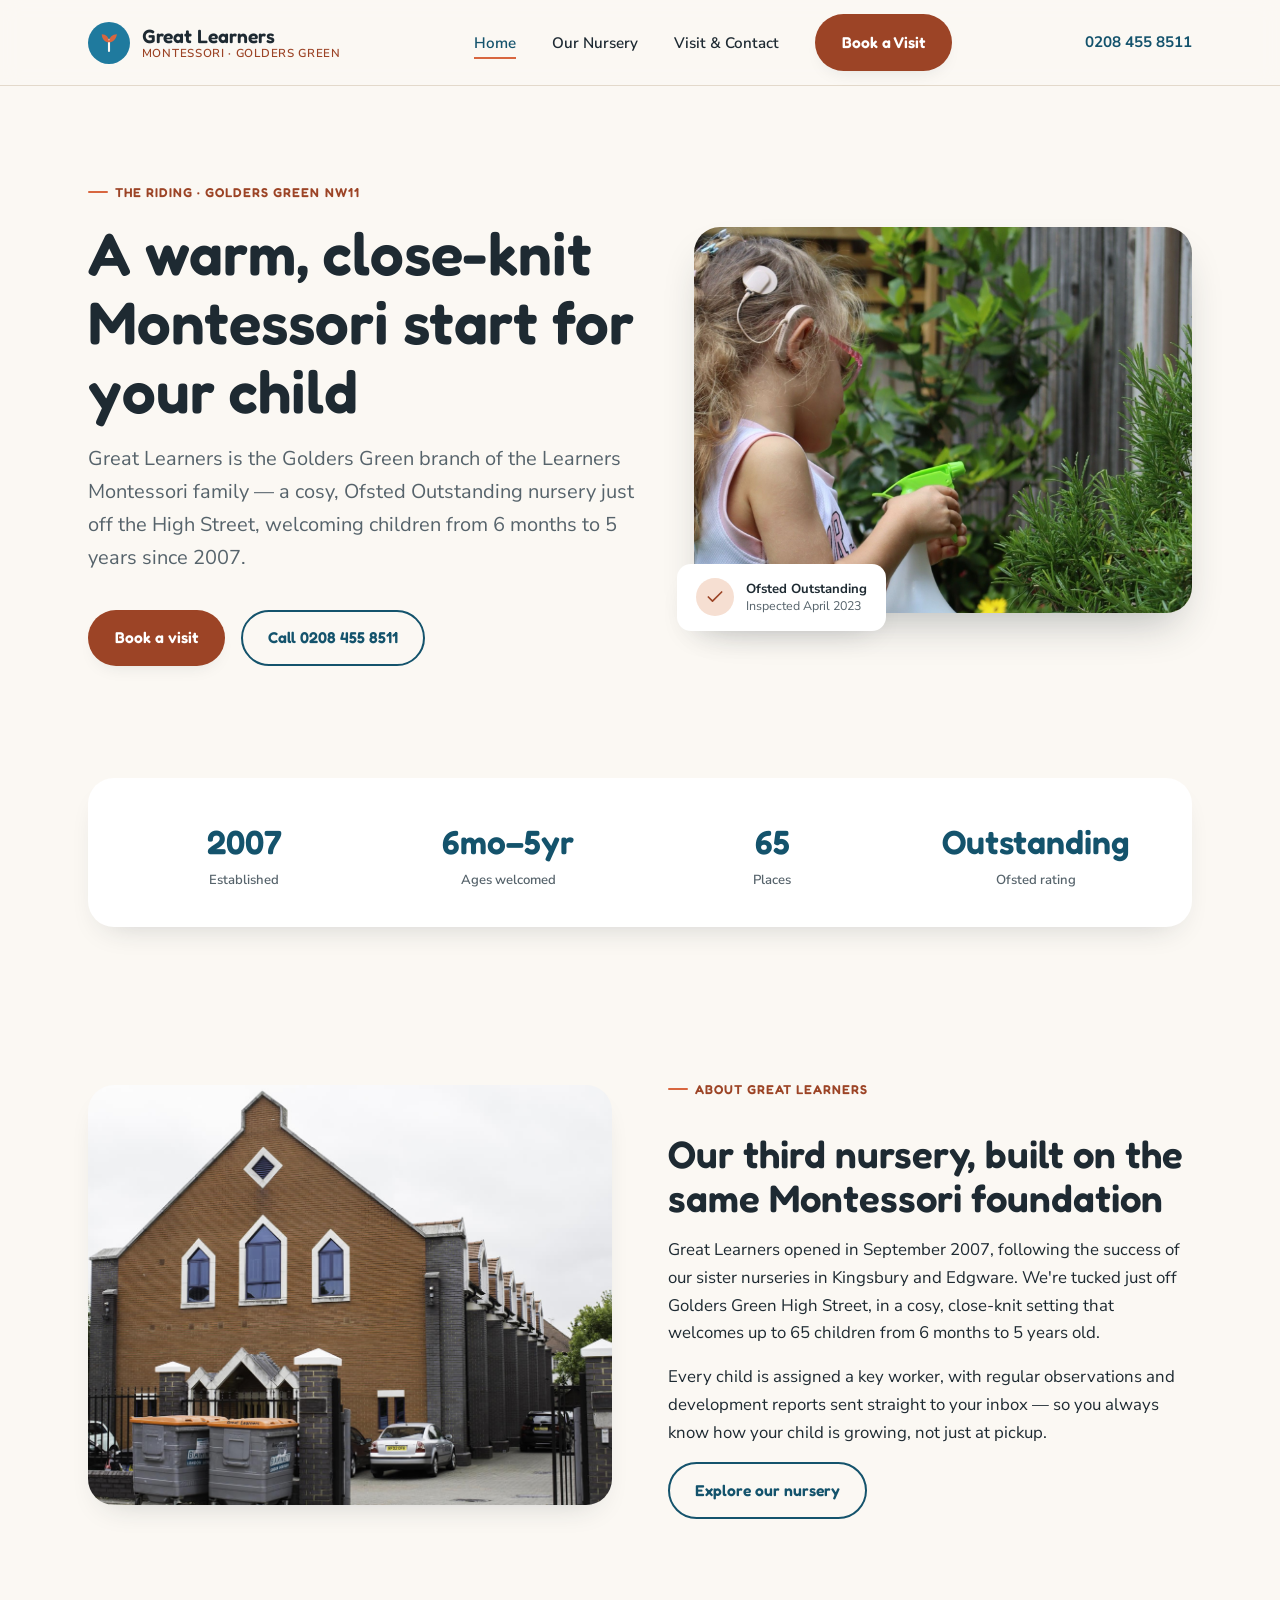
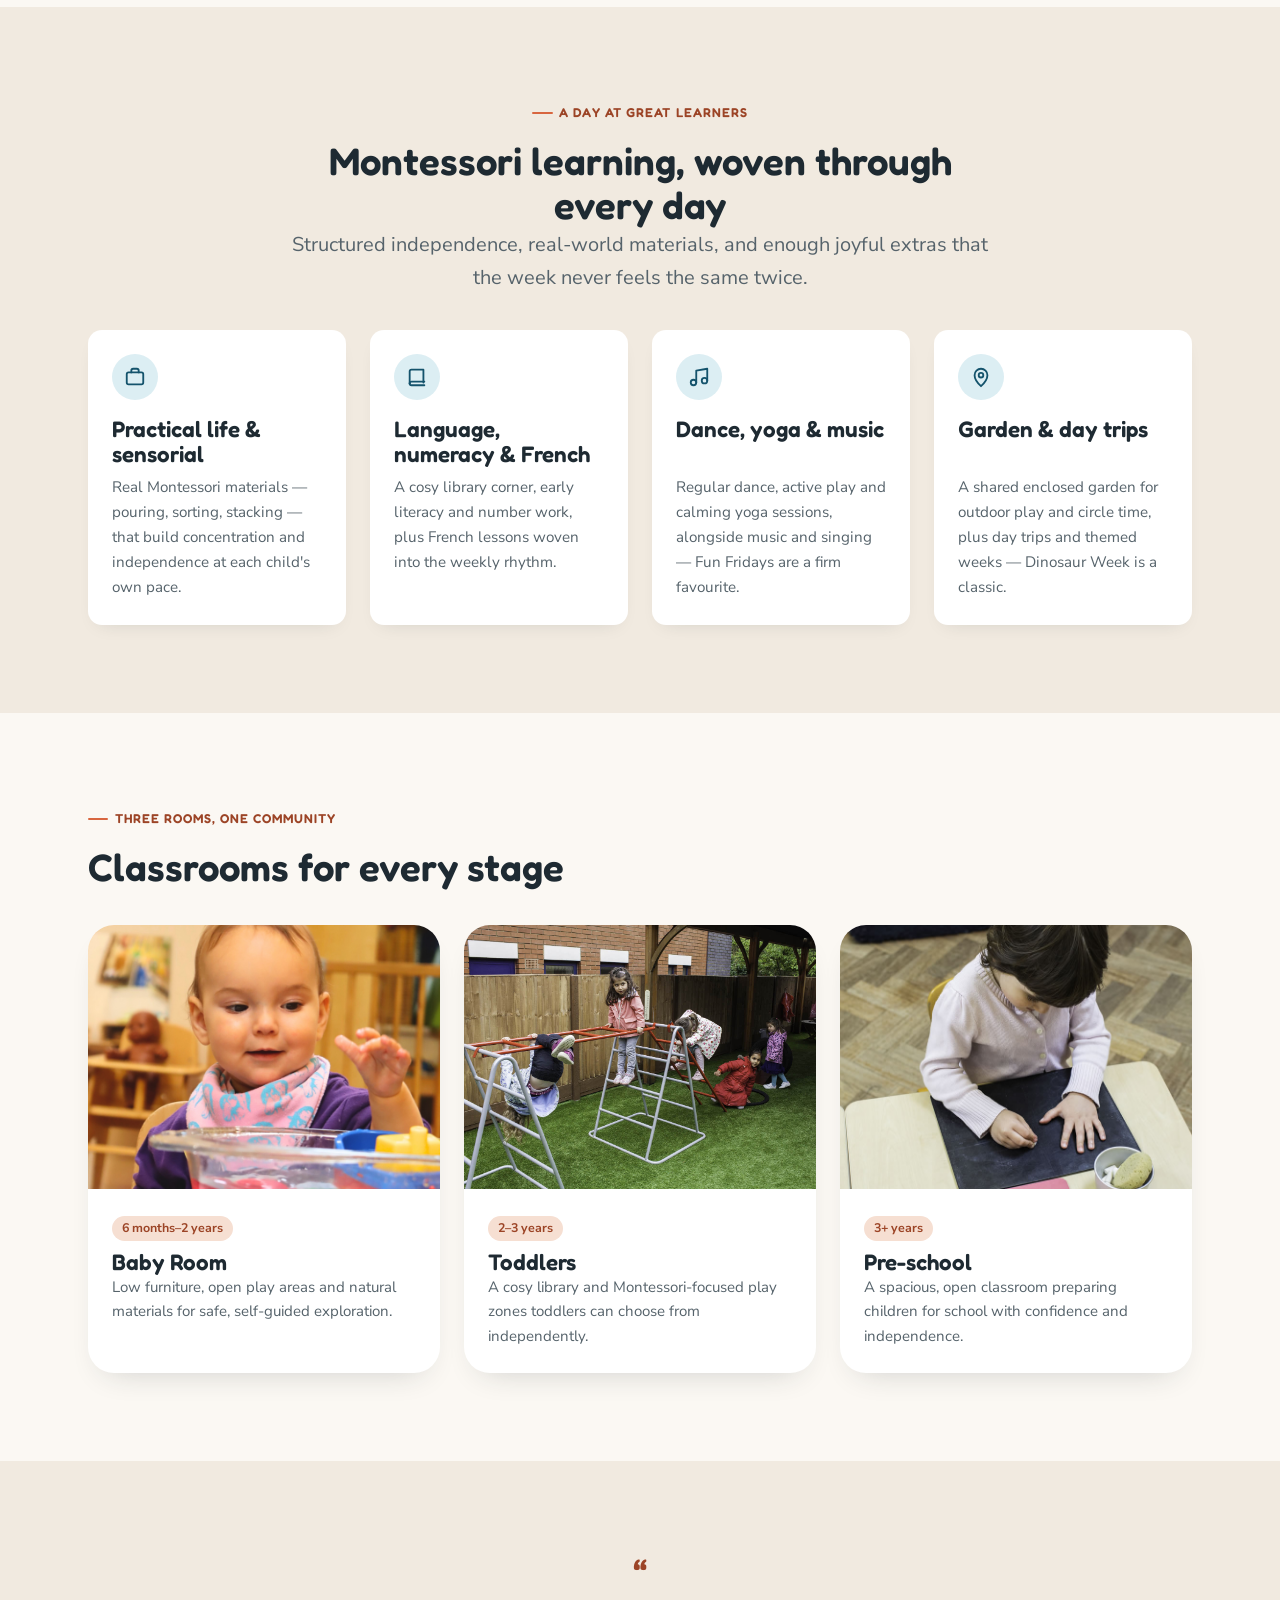
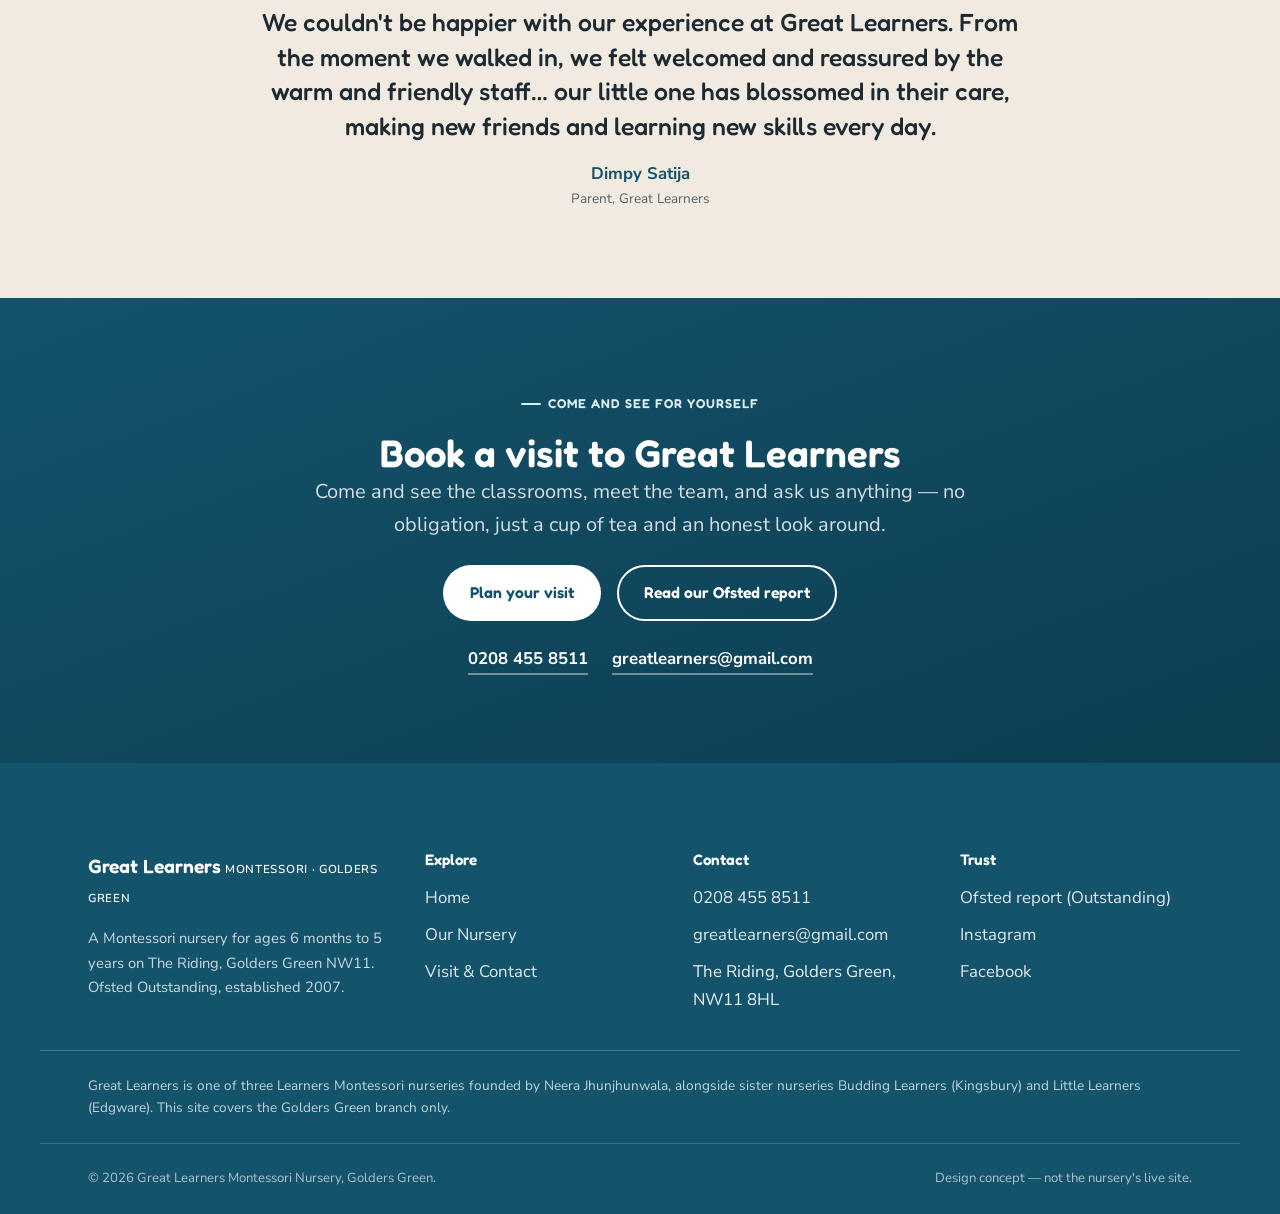
==== index.html @ 8410f06a "Build Great Learners Montessori Nursery demo site (Golders Green NW11) Three-page static redesign co" ====
<!doctype html>
<html lang="en" class="no-js">
<head>
<meta charset="utf-8">
<meta name="viewport" content="width=device-width, initial-scale=1">
<title>Great Learners Montessori Nursery | Golders Green NW11 · Ofsted Outstanding</title>
<meta name="description" content="Montessori nursery for ages 6 months to 5 years on The Riding, Golders Green NW11. Ofsted Outstanding, established 2007. Book a visit today.">
<link rel="icon" href="assets/img/favicon.svg" type="image/svg+xml">
<link rel="preconnect" href="https://fonts.googleapis.com">
<link rel="preconnect" href="https://fonts.gstatic.com" crossorigin>
<link href="https://fonts.googleapis.com/css2?family=Fredoka:wght@500;600;700&family=Nunito+Sans:ital,wght@0,400;0,600;0,700;1,400&display=swap" rel="stylesheet">
<link rel="stylesheet" href="assets/css/tokens.css">
<link rel="stylesheet" href="assets/css/main.css">
</head>
<body>
<a class="skip-link" href="#main">Skip to content</a>

<header class="site-header">
  <div class="container">
    <a class="brand" href="index.html">
      <img class="brand__mark" src="assets/img/favicon.svg" alt="" width="42" height="42">
      <span class="brand__text">
        <span class="brand__name">Great Learners</span>
        <span class="brand__tag">Montessori · Golders Green</span>
      </span>
    </a>
    <nav aria-label="Primary">
      <ul class="nav__menu" id="primary-menu">
        <li><a href="index.html" aria-current="page">Home</a></li>
        <li><a href="our-nursery.html">Our Nursery</a></li>
        <li><a href="contact.html">Visit &amp; Contact</a></li>
        <li><a class="btn btn--primary" href="contact.html">Book a Visit</a></li>
      </ul>
    </nav>
    <div class="nav__extra">
      <a class="nav__phone" href="tel:+442084558511">0208 455 8511</a>
    </div>
    <button class="nav__toggle" aria-expanded="false" aria-controls="primary-menu" aria-label="Toggle menu">
      <span class="nav__toggle-bar"></span>
    </button>
  </div>
</header>

<main id="main">

  <section class="hero">
    <div class="container">
      <div class="hero__content">
        <p class="eyebrow">The Riding · Golders Green NW11</p>
        <h1>A warm, close-knit Montessori start for your child</h1>
        <p class="hero__lead lead">Great Learners is the Golders Green branch of the Learners Montessori family — a cosy, Ofsted Outstanding nursery just off the High Street, welcoming children from 6 months to 5 years since 2007.</p>
        <div class="btn-row">
          <span class="magnetic-wrap">
            <a class="btn btn--primary btn--magnetic" href="contact.html">Book a visit</a>
          </span>
          <a class="btn btn--ghost" href="tel:+442084558511">Call 0208 455 8511</a>
        </div>
      </div>
      <div class="hero__media" data-reveal>
        <div class="hero__media-frame">
          <img src="assets/img/hero-garden-watering.jpg" alt="A Great Learners child watering herbs in the nursery's shared garden" width="1800" height="1200">
        </div>
        <div class="hero__badge">
          <span class="hero__badge-icon" aria-hidden="true">
            <svg width="20" height="20" viewBox="0 0 24 24" fill="none" stroke="currentColor" stroke-width="2" stroke-linecap="round" stroke-linejoin="round"><path d="M20 6 9 17l-5-5"/></svg>
          </span>
          <span class="hero__badge-text">Ofsted Outstanding<span>Inspected April 2023</span></span>
        </div>
      </div>
    </div>
  </section>

  <section class="section--tight">
    <div class="container">
      <div class="stat-strip tabular" data-reveal>
        <div class="stat-item">
          <div class="stat-item__num">2007</div>
          <div class="stat-item__label">Established</div>
        </div>
        <div class="stat-item">
          <div class="stat-item__num">6mo&ndash;5yr</div>
          <div class="stat-item__label">Ages welcomed</div>
        </div>
        <div class="stat-item">
          <div class="stat-item__num">65</div>
          <div class="stat-item__label">Places</div>
        </div>
        <div class="stat-item">
          <div class="stat-item__num">Outstanding</div>
          <div class="stat-item__label">Ofsted rating</div>
        </div>
      </div>
    </div>
  </section>

  <section class="section">
    <div class="container split" data-reveal>
      <div class="split__media">
        <div class="frame">
          <img src="assets/img/exterior-building.jpg" alt="The Great Learners Montessori building on The Riding, Golders Green" width="1300" height="867">
        </div>
      </div>
      <div class="split__text">
        <p class="eyebrow">About Great Learners</p>
        <h2>Our third nursery, built on the same Montessori foundation</h2>
        <p>Great Learners opened in September 2007, following the success of our sister nurseries in Kingsbury and Edgware. We're tucked just off Golders Green High Street, in a cosy, close-knit setting that welcomes up to 65 children from 6 months to 5 years old.</p>
        <p>Every child is assigned a key worker, with regular observations and development reports sent straight to your inbox — so you always know how your child is growing, not just at pickup.</p>
        <a class="btn btn--ghost" href="our-nursery.html">Explore our nursery</a>
      </div>
    </div>
  </section>

  <section class="section section--dim">
    <div class="container">
      <div class="section-head section-head--center" data-reveal>
        <p class="eyebrow">A day at Great Learners</p>
        <h2>Montessori learning, woven through every day</h2>
        <p class="lead" style="margin-inline:auto;">Structured independence, real-world materials, and enough joyful extras that the week never feels the same twice.</p>
      </div>
      <div class="feature-grid" data-reveal>
        <div class="feature-card">
          <span class="feature-card__icon" aria-hidden="true">
            <svg width="22" height="22" viewBox="0 0 24 24" fill="none" stroke="currentColor" stroke-width="2" stroke-linecap="round" stroke-linejoin="round"><rect x="3" y="7" width="18" height="13" rx="2"/><path d="M8 7V5a2 2 0 0 1 2-2h4a2 2 0 0 1 2 2v2"/></svg>
          </span>
          <h3>Practical life &amp; sensorial</h3>
          <p>Real Montessori materials — pouring, sorting, stacking — that build concentration and independence at each child's own pace.</p>
        </div>
        <div class="feature-card">
          <span class="feature-card__icon" aria-hidden="true">
            <svg width="22" height="22" viewBox="0 0 24 24" fill="none" stroke="currentColor" stroke-width="2" stroke-linecap="round" stroke-linejoin="round"><path d="M4 19V6a2 2 0 0 1 2-2h13v14"/><path d="M4 19a2 2 0 0 0 2 2h14"/><path d="M4 19a2 2 0 0 1 2-2h14"/></svg>
          </span>
          <h3>Language, numeracy &amp; French</h3>
          <p>A cosy library corner, early literacy and number work, plus French lessons woven into the weekly rhythm.</p>
        </div>
        <div class="feature-card">
          <span class="feature-card__icon" aria-hidden="true">
            <svg width="22" height="22" viewBox="0 0 24 24" fill="none" stroke="currentColor" stroke-width="2" stroke-linecap="round" stroke-linejoin="round"><path d="M9 18V5l12-2v13"/><circle cx="6" cy="18" r="3"/><circle cx="18" cy="16" r="3"/></svg>
          </span>
          <h3>Dance, yoga &amp; music</h3>
          <p>Regular dance, active play and calming yoga sessions, alongside music and singing — Fun Fridays are a firm favourite.</p>
        </div>
        <div class="feature-card">
          <span class="feature-card__icon" aria-hidden="true">
            <svg width="22" height="22" viewBox="0 0 24 24" fill="none" stroke="currentColor" stroke-width="2" stroke-linecap="round" stroke-linejoin="round"><path d="M12 22s7-6.5 7-12a7 7 0 1 0-14 0c0 5.5 7 12 7 12Z"/><circle cx="12" cy="10" r="2.5"/></svg>
          </span>
          <h3>Garden &amp; day trips</h3>
          <p>A shared enclosed garden for outdoor play and circle time, plus day trips and themed weeks — Dinosaur Week is a classic.</p>
        </div>
      </div>
    </div>
  </section>

  <section class="section">
    <div class="container">
      <div class="section-head" data-reveal>
        <p class="eyebrow">Three rooms, one community</p>
        <h2>Classrooms for every stage</h2>
      </div>
      <div class="card-grid" data-reveal>
        <a class="classroom-card classroom-card__hover-target" href="our-nursery.html#baby-room">
          <div class="classroom-card__media">
            <img src="assets/img/baby-room-sensory-water.jpg" alt="A baby exploring a sensory water tray in the Baby Room" width="1800" height="1200">
          </div>
          <div class="classroom-card__body">
            <span class="classroom-card__age tabular">6 months&ndash;2 years</span>
            <h3>Baby Room</h3>
            <p>Low furniture, open play areas and natural materials for safe, self-guided exploration.</p>
          </div>
        </a>
        <a class="classroom-card classroom-card__hover-target" href="our-nursery.html#toddlers">
          <div class="classroom-card__media">
            <img src="assets/img/garden-climbing-frame.jpg" alt="Toddlers playing on the climbing frame in the nursery garden" width="1300" height="867">
          </div>
          <div class="classroom-card__body">
            <span class="classroom-card__age tabular">2&ndash;3 years</span>
            <h3>Toddlers</h3>
            <p>A cosy library and Montessori-focused play zones toddlers can choose from independently.</p>
          </div>
        </a>
        <a class="classroom-card classroom-card__hover-target" href="our-nursery.html#preschool">
          <div class="classroom-card__media">
            <img src="assets/img/writing-letter-s.jpg" alt="A pre-schooler tracing letters at Great Learners" width="733" height="1100">
          </div>
          <div class="classroom-card__body">
            <span class="classroom-card__age tabular">3+ years</span>
            <h3>Pre-school</h3>
            <p>A spacious, open classroom preparing children for school with confidence and independence.</p>
          </div>
        </a>
      </div>
    </div>
  </section>

  <section class="section section--dim">
    <div class="container">
      <div class="quote" data-reveal>
        <p class="quote__mark" aria-hidden="true">&ldquo;</p>
        <p class="quote__text">We couldn't be happier with our experience at Great Learners. From the moment we walked in, we felt welcomed and reassured by the warm and friendly staff&hellip; our little one has blossomed in their care, making new friends and learning new skills every day.</p>
        <p class="quote__cite">Dimpy Satija<span>Parent, Great Learners</span></p>
      </div>
    </div>
  </section>

  <section class="section section--dark cta-band">
    <div class="container" data-reveal>
      <p class="eyebrow">Come and see for yourself</p>
      <h2>Book a visit to Great Learners</h2>
      <p class="lead" style="margin-inline:auto;">Come and see the classrooms, meet the team, and ask us anything — no obligation, just a cup of tea and an honest look around.</p>
      <div class="btn-row" style="justify-content:center; margin-top: var(--space-3);">
        <a class="btn btn--light" href="contact.html">Plan your visit</a>
        <a class="btn btn--ghost" href="https://reports.ofsted.gov.uk/provider/16/EY360232" target="_blank" rel="noopener">Read our Ofsted report</a>
      </div>
      <div class="cta-band__contacts">
        <a href="tel:+442084558511">0208 455 8511</a>
        <a href="mailto:greatlearners@gmail.com">greatlearners@gmail.com</a>
      </div>
    </div>
  </section>

</main>

<footer class="site-footer">
  <div class="container footer-grid">
    <div class="footer-brand">
      <span class="brand__name">Great Learners</span>
      <span class="brand__tag">Montessori · Golders Green</span>
      <p>A Montessori nursery for ages 6 months to 5 years on The Riding, Golders Green NW11. Ofsted Outstanding, established 2007.</p>
    </div>
    <div>
      <h4>Explore</h4>
      <ul>
        <li><a href="index.html">Home</a></li>
        <li><a href="our-nursery.html">Our Nursery</a></li>
        <li><a href="contact.html">Visit &amp; Contact</a></li>
      </ul>
    </div>
    <div>
      <h4>Contact</h4>
      <ul>
        <li><a href="tel:+442084558511">0208 455 8511</a></li>
        <li><a href="mailto:greatlearners@gmail.com">greatlearners@gmail.com</a></li>
        <li>The Riding, Golders Green, NW11 8HL</li>
      </ul>
    </div>
    <div>
      <h4>Trust</h4>
      <ul>
        <li><a href="https://reports.ofsted.gov.uk/provider/16/EY360232" target="_blank" rel="noopener">Ofsted report (Outstanding)</a></li>
        <li><a href="https://www.instagram.com/greatlearners/" target="_blank" rel="noopener">Instagram</a></li>
        <li><a href="https://www.facebook.com/greatlearnersmontessori/" target="_blank" rel="noopener">Facebook</a></li>
      </ul>
    </div>
  </div>
  <div class="container footer-family">
    Great Learners is one of three Learners Montessori nurseries founded by Neera Jhunjhunwala, alongside sister nurseries Budding Learners (Kingsbury) and Little Learners (Edgware). This site covers the Golders Green branch only.
  </div>
  <div class="container footer-bottom">
    <span>&copy; <span id="year">2026</span> Great Learners Montessori Nursery, Golders Green.</span>
    <span>Design concept — not the nursery's live site.</span>
  </div>
</footer>

<script src="assets/js/main.js" defer></script>
<script>document.getElementById('year').textContent = new Date().getFullYear();</script>
</body>
</html>
---- assets/css/tokens.css ----
/* ==========================================================================
   Design tokens — Great Learners Montessori Nursery, Golders Green NW11
   (one branch of the Learners Montessori family; this site is scoped to
   the Golders Green / The Riding location only — see BUILD_BRIEF.md)

   Palette: "morning sky" — a bright cerulean sky-blue as the primary hue,
   sampled in spirit from the royal-blue play chairs, dress-up aprons and
   water-play tubs that recur through every one of Great Learners' own
   classroom photos, paired with a warm burnt-terracotta accent lifted
   directly from the real building the nursery occupies (the golders-green
   brick gable of St Michael's, in exterior-building.jpg) and from the warm
   beech-wood shelving in every classroom. Chosen to read bright, open-air
   and optimistic (skies, morning circle-time in the garden) rather than
   the deep navy the parent brand's own shield logo defaults to — this is
   a distinct redesign identity for the Golders Green branch, not a copy
   of the existing site's colours.

   Distinct from every other project in this consultancy's portfolio
   (checked against sibling tokens.css files present at build time):
   - No dark navy/indigo (cobblers-and-keys ~213°, nw3-chiropractic
     ~232-240°) — this sky-blue sits at hue ~197°, meaningfully brighter/
     lighter (L 37%) than either, not a dark UI anchor colour.
   - No deep teal (hampstead-chiropractic ~185°, je-sports-therapy
     ~183-184°) — again a ~12-15° hue gap plus much higher lightness here.
   - No moss/fern/bottle green (casa-dei-bambini-montessori ~100°,
     lamats-vintage ~152°) and no green at all as a named token.
   - No amethyst/violet (dental-perfection ~276°).
   - No red/crimson/rose/mauve/plum (quigley-butchers 0°, royal-fabrics
     ~340-344°, mad-lillies ~350°, reichs-caterers ~333°, stitches-
     tailoring ~305°) — the terracotta accent here sits at hue ~15°, an
     orange-leaning burnt clay, not a red or pink.
   - Gold/honey/brass (casa-dei-bambini honey ~33°, beehive-brookland
     amber ~40°, plus several siblings' brass trims) is deliberately NOT
     used here — this build is a clean two-hue system (sky + terracotta)
     rather than adding a third accent into that already-crowded band.

   Contrast notes (computed via the WCAG relative-luminance formula, not
   eyeballed — AA thresholds: 4.5:1 normal text, 3:1 large text/UI):
   - --color-sky (#1F7A9E): 4.57:1 on paper, 4.84:1 on white surface —
     clears AA for normal text and as a solid button fill under white
     text (white-on-sky is 4.84:1). Safe for headings, links, buttons.
   - --color-sky-deep (#14536C): 7.98:1 on paper, 8.46:1 white-on-fill —
     dark sections, footer, nav, hover/active state.
   - --color-sky-pale (#DCEEF3): pale tint for chips/badges only — 4.05:1
     against plain --color-sky, so don't set sky text on sky-pale without
     rechecking; ink/sky-deep both clear 12:1+ on it.
   - --color-terracotta (#D8663F) is DECORATIVE / LARGE-TEXT-ONLY on light
     backgrounds — 3.36:1 on paper, 3.56:1 white-on-fill — fails AA normal
     text. Use --color-terracotta-deep for any small text, link, or solid
     button fill that needs body-text-safe contrast.
   - --color-terracotta-deep (#9C4426): 6.07:1 on paper, 6.43:1 white-on-
     fill — safe for small text and button fills.
   - --color-ink (#1E2A32) / --color-ink-soft (#56636B): 13.84:1 / 5.84:1
     on paper — safe for body copy at both weights.
   ========================================================================== */

:root {
  /* ---- Colors: core ---- */
  --color-sky: #1F7A9E;           /* primary — bright cerulean sky-blue */
  --color-sky-deep: #14536C;      /* dark sections/footer/nav, hover/active */
  --color-sky-pale: #DCEEF3;      /* pale tint for chips/badges/backgrounds — not for text alone */

  --color-terracotta: #D8663F;    /* accent — DECORATIVE/LARGE-TEXT ONLY on light bg, see contrast note */
  --color-terracotta-deep: #9C4426; /* text-safe terracotta — small text, links, button fills */
  --color-terracotta-pale: #F6DFD2; /* pale tint for chips/badges — not for text */

  /* ---- Colors: neutrals ---- */
  --color-paper: #FBF8F3;         /* page background — warm ivory */
  --color-paper-dim: #F1EAE0;     /* secondary panel background, card fills */
  --color-surface: #FFFFFF;       /* card surface */
  --color-ink: #1E2A32;           /* body text — blue-charcoal, ties to sky hue family */
  --color-ink-soft: #56636B;      /* secondary text — 5.84:1 on paper */
  --color-line: #E3D9CB;          /* hairline borders — decorative only */
  --color-line-strong: #CBBBA6;
  --color-white: #FFFFFF;

  /* Computed hover-fill: shared dark accent buttons derived live from
     --color-sky via color-mix rather than a separate hand-maintained
     token — see main.css .btn rules. */
  --hover-fill: color-mix(in oklch, var(--color-sky) 72%, black);

  /* Semantic aliases */
  --color-bg: var(--color-paper);
  --color-text: var(--color-ink);
  --color-text-soft: var(--color-ink-soft);
  --color-primary: var(--color-sky);
  --color-primary-deep: var(--color-sky-deep);
  --color-accent: var(--color-terracotta);
  --color-accent-deep: var(--color-terracotta-deep);

  /* ---- Typography ----
     Google Fonts CDN (accepted convention elsewhere in this portfolio —
     dr-li-acupuncture-clinic, fitness-finetic, hampstead-practice,
     i-love-pilates, etc. — with a system-font fallback stack so the page
     still renders correctly if the CDN request fails). Fredoka (rounded,
     warm, friendly geometric sans) for display/headings — evokes a
     children's-education brand without tipping into twee, and echoes the
     hand-drawn marker-style headings on the nursery's own current site
     without literally copying its typeface. Nunito Sans for body/UI: a
     humanist sans with soft, rounded terminals that pairs cleanly with
     Fredoka rather than clashing. Neither font is used elsewhere in this
     portfolio yet. */
  --font-display: "Fredoka", ui-rounded, "SF Pro Rounded", "Baloo 2", "Segoe UI", -apple-system, BlinkMacSystemFont, "Helvetica Neue", Arial, sans-serif;
  --font-body: "Nunito Sans", -apple-system, BlinkMacSystemFont, "Segoe UI", Roboto, "Helvetica Neue", Arial, sans-serif;
  --font-sans: "Nunito Sans", -apple-system, BlinkMacSystemFont, "Segoe UI", Roboto, "Helvetica Neue", Arial, sans-serif;

  --fs-h1: clamp(2.35rem, 3.6vw + 1rem, 3.75rem);
  --fs-h2: clamp(1.7rem, 2vw + 1rem, 2.4rem);
  --fs-h3: clamp(1.2rem, 1vw + 1rem, 1.4rem);
  --fs-lead: clamp(1.08rem, 0.6vw + 0.9rem, 1.25rem);
  --fs-body: 1.05rem;
  --fs-small: 0.875rem;
  --fs-eyebrow: 0.8rem;

  --lh-tight: 1.15;
  --lh-body: 1.65;

  /* ---- Spacing scale ---- */
  --space-1: 0.5rem;
  --space-2: 1rem;
  --space-3: 1.5rem;
  --space-4: 2.25rem;
  --space-5: 3.5rem;
  --space-6: 5.5rem;
  --space-7: 8rem;

  /* ---- Layout ---- */
  --container-width: 1200px;
  --container-pad: clamp(1.25rem, 4vw, 3rem);
  --radius-sm: 6px;
  --radius-md: 14px;
  --radius-lg: 26px;

  /* ---- Shadows (warm, low-contrast — not cool/violet-toned) ---- */
  --shadow-card: 0 14px 32px -18px rgba(30, 42, 50, 0.24);
  --shadow-card-hover: 0 22px 44px -16px rgba(30, 42, 50, 0.32);
  --shadow-soft: 0 8px 20px -12px rgba(30, 42, 50, 0.18);

  /* ---- Motion ---- */
  --ease-out: cubic-bezier(0.22, 1, 0.36, 1);
  --ease-key: cubic-bezier(0.16, 0.84, 0.44, 1);
  --dur-fast: 220ms;
  --dur-med: 550ms;
  --dur-slow: 1100ms;

  /* Breakpoints (reference only, used in comments): 640 / 900 / 1200 */
}

@view-transition {
  navigation: auto;
}
---- assets/css/main.css ----
/* ==========================================================================
   Great Learners Montessori Nursery — shared styles
   Plain CSS, no framework, no build step. Tokens live in tokens.css.
   ========================================================================== */

/* ---- Reset ---- */
*, *::before, *::after { box-sizing: border-box; }
* { margin: 0; }
html {
  -webkit-text-size-adjust: 100%;
  scroll-behavior: smooth;
  /* Defensive: the fixed + translateX(100%) off-canvas mobile nav drawer
     (see .nav__menu below) is positioned off the visual viewport, but its
     transformed box still extends the document's scrollable-overflow
     region in some browsers, letting the whole page drag/scroll
     horizontally even with the drawer closed. Clipping on the axis that
     matters, on both html and body, prevents that without touching
     position: sticky on .site-header (which only needs overflow-y left
     alone on ancestors to keep working). */
  overflow-x: hidden;
}
@media (prefers-reduced-motion: reduce) {
  html { scroll-behavior: auto; }
}
body {
  font-family: var(--font-body);
  font-size: var(--fs-body);
  line-height: var(--lh-body);
  color: var(--color-text);
  background: var(--color-paper);
  min-height: 100vh;
  overflow-x: hidden;
}
img, picture, svg { display: block; max-width: 100%; }
input, button, textarea, select { font: inherit; color: inherit; }
a { color: var(--color-sky-deep); text-decoration-thickness: 0.08em; text-underline-offset: 0.18em; }
a:hover { color: var(--color-terracotta-deep); }
h1, h2, h3, h4 {
  font-family: var(--font-display);
  line-height: var(--lh-tight);
  font-weight: 600;
  color: var(--color-ink);
  overflow-wrap: anywhere;
}
h1 { font-size: var(--fs-h1); }
h2 { font-size: var(--fs-h2); }
h3 { font-size: var(--fs-h3); }
p { overflow-wrap: anywhere; }
ul, ol { padding-left: 1.2em; }
.no-js [data-reveal] { opacity: 1 !important; transform: none !important; }

/* Thin custom scrollbars on internally-scrolling elements */
.scroll-thin { scrollbar-width: thin; scrollbar-color: var(--color-sky) var(--color-paper-dim); }
.scroll-thin::-webkit-scrollbar { height: 8px; width: 8px; }
.scroll-thin::-webkit-scrollbar-track { background: var(--color-paper-dim); border-radius: 999px; }
.scroll-thin::-webkit-scrollbar-thumb { background: var(--color-sky); border-radius: 999px; }

.tabular { font-variant-numeric: tabular-nums; }

/* ---- Layout ---- */
.container {
  width: 100%;
  max-width: var(--container-width);
  margin-inline: auto;
  padding-inline: var(--container-pad);
}
.section { padding-block: var(--space-6); }
.section--tight { padding-block: var(--space-5); }
.section--dark {
  background: linear-gradient(in oklch to bottom right, var(--color-sky-deep), color-mix(in oklch, var(--color-sky-deep) 82%, black));
  color: var(--color-white);
}
.section--dark h2, .section--dark h3 { color: var(--color-white); }
.section--dim { background: var(--color-paper-dim); }
.eyebrow {
  display: inline-flex;
  align-items: center;
  gap: 0.5em;
  font-family: var(--font-display);
  font-size: var(--fs-eyebrow);
  font-weight: 600;
  letter-spacing: 0.08em;
  text-transform: uppercase;
  color: var(--color-terracotta-deep);
  margin-bottom: var(--space-2);
}
.eyebrow::before {
  content: "";
  width: 1.6em;
  height: 2px;
  background: var(--color-terracotta);
  border-radius: 2px;
}
.section--dark .eyebrow { color: var(--color-sky-pale); }
.section--dark .eyebrow::before { background: var(--color-sky-pale); }
.lead { font-size: var(--fs-lead); color: var(--color-text-soft); max-width: 60ch; }
.section--dark .lead { color: color-mix(in oklch, var(--color-white) 82%, transparent); }
.section-head { max-width: 720px; margin-bottom: var(--space-4); }
.section-head--center { margin-inline: auto; text-align: center; }

/* ---- Buttons ---- */
.btn {
  display: inline-flex;
  align-items: center;
  justify-content: center;
  gap: 0.5em;
  font-family: var(--font-display);
  font-weight: 600;
  font-size: 0.98rem;
  padding: 0.85em 1.6em;
  border-radius: 999px;
  border: 2px solid transparent;
  cursor: pointer;
  text-decoration: none;
  white-space: nowrap;
  transition: transform var(--dur-fast) var(--ease-out), box-shadow var(--dur-fast) var(--ease-out), background-color var(--dur-fast) var(--ease-out);
}
.btn--primary { background: var(--color-terracotta-deep); color: var(--color-white); box-shadow: var(--shadow-soft); }
.btn--primary:hover { background: color-mix(in oklch, var(--color-terracotta-deep) 82%, black); color: var(--color-white); box-shadow: var(--shadow-card-hover); }
.btn--ghost { background: transparent; border-color: currentColor; color: var(--color-sky-deep); }
.btn--ghost:hover { background: var(--color-sky-deep); color: var(--color-white); }
.section--dark .btn--ghost { color: var(--color-white); }
.section--dark .btn--ghost:hover { background: var(--color-white); color: var(--color-sky-deep); }
.btn--light { background: var(--color-white); color: var(--color-sky-deep); }
.btn--light:hover { background: var(--color-sky-pale); }
.btn-row { display: flex; flex-wrap: wrap; gap: var(--space-2); align-items: center; }
/* Never animate transform on the element that owns :hover if it also owns
   layout-affecting children; here .btn itself is the leaf, so a direct
   hover-transform is fine. The magnetic CTA below hovers a stable wrapper
   and animates the button as its child instead. */
.btn:active { transform: translateY(1px); }

.magnetic-wrap { display: inline-block; }
.btn--magnetic { transition: transform var(--dur-fast) var(--ease-out); }

/* ---- Header / Nav ---- */
.site-header {
  position: sticky;
  top: 0;
  z-index: 40;
  background: color-mix(in oklch, var(--color-paper) 92%, transparent);
  backdrop-filter: blur(10px);
  border-bottom: 1px solid var(--color-line);
}
.site-header .container {
  display: flex;
  align-items: center;
  justify-content: space-between;
  gap: var(--space-3);
  padding-block: 0.9rem;
}
.brand { display: flex; align-items: center; gap: 0.7em; text-decoration: none; min-width: 0; }
.brand__mark { flex-shrink: 0; width: 42px; height: 42px; }
.brand__text { display: flex; flex-direction: column; line-height: 1.15; min-width: 0; }
.brand__name { font-family: var(--font-display); font-weight: 600; font-size: 1.2rem; color: var(--color-ink); overflow-wrap: anywhere; }
.brand__tag { font-size: 0.72rem; letter-spacing: 0.06em; text-transform: uppercase; color: var(--color-terracotta-deep); font-weight: 600; }

.nav__menu {
  display: flex;
  align-items: center;
  gap: var(--space-4);
  list-style: none;
  padding: 0;
}
.nav__menu a:not(.btn) {
  color: var(--color-ink);
  text-decoration: none;
  font-weight: 600;
  font-size: 0.95rem;
  padding-block: 0.3em;
  border-bottom: 2px solid transparent;
}
.nav__menu a:not(.btn):hover,
.nav__menu a:not(.btn)[aria-current="page"] {
  color: var(--color-sky-deep);
  border-bottom-color: var(--color-terracotta);
}
.nav__extra { display: flex; align-items: center; gap: var(--space-3); }
.nav__phone { display: inline-flex; align-items: center; gap: 0.4em; font-weight: 700; color: var(--color-sky-deep); text-decoration: none; font-size: 0.95rem; }
.nav__toggle {
  display: none;
  background: none;
  border: none;
  cursor: pointer;
  padding: 0.4rem;
  border-radius: var(--radius-sm);
}
.nav__toggle-bar, .nav__toggle-bar::before, .nav__toggle-bar::after {
  content: "";
  display: block;
  width: 24px;
  height: 2px;
  background: var(--color-ink);
  border-radius: 2px;
  position: relative;
  transition: transform var(--dur-fast) var(--ease-out), opacity var(--dur-fast) var(--ease-out);
}
.nav__toggle-bar::before { position: absolute; top: -7px; }
.nav__toggle-bar::after { position: absolute; top: 7px; }
.nav__toggle[aria-expanded="true"] .nav__toggle-bar { background: transparent; }
.nav__toggle[aria-expanded="true"] .nav__toggle-bar::before { transform: translateY(7px) rotate(45deg); }
.nav__toggle[aria-expanded="true"] .nav__toggle-bar::after { transform: translateY(-7px) rotate(-45deg); }

@media (max-width: 900px) {
  .nav__toggle { display: block; }
  .nav__menu {
    position: fixed;
    inset: 0 0 0 auto;
    height: 100vh;
    width: min(320px, 84vw);
    background: var(--color-surface);
    flex-direction: column;
    align-items: flex-start;
    justify-content: flex-start;
    gap: var(--space-2);
    padding: 5.5rem var(--space-4) var(--space-4);
    transform: translateX(100%);
    transition: transform var(--dur-med) var(--ease-out);
    box-shadow: -20px 0 50px -20px rgba(0,0,0,0.3);
  }
  .nav__menu[data-open="true"] { transform: translateX(0); }
  .nav__menu a:not(.btn) { width: 100%; padding-block: 0.6em; font-size: 1.05rem; }
  .nav__extra { display: none; }
  .nav__menu .btn { margin-top: var(--space-2); }
}

/* ---- Hero ---- */
.hero { padding-block: var(--space-6) var(--space-5); overflow: hidden; }
.hero .container {
  display: grid;
  grid-template-columns: minmax(0, 1.05fr) minmax(0, 0.95fr);
  gap: var(--space-5);
  align-items: center;
}
.hero__content { min-width: 0; }
.hero h1 { margin-bottom: var(--space-2); }
.hero__lead { margin-bottom: var(--space-4); }
.hero__media {
  position: relative;
  min-width: 0;
}
.hero__media-frame {
  aspect-ratio: 4 / 3.1;
  border-radius: var(--radius-lg);
  overflow: hidden;
  box-shadow: var(--shadow-card-hover);
}
.hero__media-frame img { width: 100%; height: 100%; object-fit: cover; }
.hero__badge {
  position: absolute;
  bottom: -1.1rem;
  left: -1.1rem;
  background: var(--color-surface);
  border-radius: var(--radius-md);
  box-shadow: var(--shadow-card);
  padding: 0.9rem 1.2rem;
  display: flex;
  align-items: center;
  gap: 0.7em;
  max-width: 240px;
}
.hero__badge-icon {
  flex-shrink: 0;
  width: 38px;
  height: 38px;
  border-radius: 50%;
  background: var(--color-terracotta-pale);
  display: grid;
  place-items: center;
  color: var(--color-terracotta-deep);
}
.hero__badge-text { font-size: 0.82rem; line-height: 1.3; font-weight: 700; color: var(--color-ink); min-width: 0; overflow-wrap: anywhere; }
.hero__badge-text span { display: block; font-weight: 400; color: var(--color-text-soft); font-size: 0.78rem; }

@media (max-width: 900px) {
  .hero .container { grid-template-columns: 1fr; }
  .hero__media { order: -1; }
  .hero__badge { left: 0.75rem; bottom: -0.9rem; }
}

/* ---- Stat strip ---- */
.stat-strip {
  display: grid;
  grid-template-columns: repeat(4, minmax(0, 1fr));
  gap: var(--space-3);
  border-radius: var(--radius-lg);
  background: var(--color-surface);
  box-shadow: var(--shadow-card);
  padding: var(--space-4);
}
.stat-item { text-align: center; min-width: 0; }
.stat-item__num {
  font-family: var(--font-display);
  font-size: clamp(1.3rem, 1.6vw + 0.85rem, 2.1rem);
  font-weight: 600;
  color: var(--color-sky-deep);
  overflow-wrap: anywhere;
  word-break: break-word;
}
.stat-item__label { font-size: 0.82rem; color: var(--color-text-soft); font-weight: 600; overflow-wrap: anywhere; }
@media (max-width: 720px) {
  .stat-strip { grid-template-columns: repeat(2, minmax(0, 1fr)); gap: var(--space-3) var(--space-2); }
}

/* ---- About / split section ---- */
.split {
  display: grid;
  grid-template-columns: minmax(0, 1fr) minmax(0, 1fr);
  gap: var(--space-5);
  align-items: center;
}
.split--reverse { direction: rtl; }
.split--reverse > * { direction: ltr; }
.split__media { min-width: 0; }
.split__media .frame {
  aspect-ratio: 5 / 4;
  border-radius: var(--radius-lg);
  overflow: hidden;
  box-shadow: var(--shadow-card);
}
.split__media img { width: 100%; height: 100%; object-fit: cover; }
.split__text { min-width: 0; }
.split__text > * + * { margin-top: var(--space-2); }
@media (max-width: 900px) {
  .split, .split--reverse { grid-template-columns: 1fr; direction: ltr; }
}

/* ---- Feature card grid (subgrid rows so title/desc align) ---- */
.feature-grid {
  display: grid;
  grid-template-columns: repeat(auto-fit, minmax(240px, 1fr));
  gap: var(--space-3);
}
@supports (grid-template-rows: subgrid) {
  .feature-grid { grid-template-rows: auto auto 1fr; }
  .feature-card { display: grid; grid-row: span 3; grid-template-rows: subgrid; gap: var(--space-1); }
}
.feature-card {
  background: var(--color-surface);
  border-radius: var(--radius-md);
  padding: var(--space-3);
  box-shadow: var(--shadow-soft);
  min-width: 0;
}
.feature-card__icon {
  width: 46px;
  height: 46px;
  border-radius: 50%;
  background: var(--color-sky-pale);
  color: var(--color-sky-deep);
  display: grid;
  place-items: center;
  margin-bottom: var(--space-1);
}
.feature-card h3 { overflow-wrap: anywhere; }
.feature-card p { color: var(--color-text-soft); font-size: 0.95rem; }

/* ---- Classroom / card group with hover-dim via :has() ---- */
.card-grid {
  display: grid;
  grid-template-columns: repeat(auto-fit, minmax(260px, 1fr));
  gap: var(--space-3);
}
.classroom-card {
  background: var(--color-surface);
  border-radius: var(--radius-lg);
  overflow: hidden;
  box-shadow: var(--shadow-card);
  text-decoration: none;
  color: inherit;
  display: flex;
  flex-direction: column;
  min-width: 0;
  transition: box-shadow var(--dur-fast) var(--ease-out), opacity var(--dur-fast) var(--ease-out);
}
.classroom-card__media { aspect-ratio: 4 / 3; overflow: hidden; }
.classroom-card__media img { width: 100%; height: 100%; object-fit: cover; transition: transform var(--dur-med) var(--ease-out); }
.classroom-card__hover-target:hover .classroom-card__media img,
.classroom-card__hover-target:focus-within .classroom-card__media img { transform: scale(1.05); }
.classroom-card__body { padding: var(--space-3); min-width: 0; }
.classroom-card__age { display: inline-block; font-size: 0.78rem; font-weight: 700; color: var(--color-terracotta-deep); background: var(--color-terracotta-pale); border-radius: 999px; padding: 0.2em 0.8em; margin-bottom: 0.6em; }
.classroom-card__body p { color: var(--color-text-soft); font-size: 0.94rem; }
/* Hover-dim siblings when one card in the group is hovered/focused —
   hover the stable card wrapper, not the element that owns the transform. */
.card-grid:has(.classroom-card__hover-target:hover) .classroom-card__hover-target:not(:hover),
.card-grid:has(.classroom-card__hover-target:focus-within) .classroom-card__hover-target:not(:focus-within) {
  opacity: 0.72;
}

/* ---- Testimonial / pull-quote ---- */
.quote {
  max-width: 760px;
  margin-inline: auto;
  text-align: center;
}
.quote__mark { font-family: var(--font-display); font-size: 3.5rem; color: var(--color-terracotta-deep); line-height: 1; }
.quote__text { font-family: var(--font-display); font-size: clamp(1.15rem, 1.1vw + 1rem, 1.55rem); font-weight: 500; color: var(--color-ink); line-height: 1.4; overflow-wrap: anywhere; }
.quote__cite { margin-top: var(--space-2); font-weight: 700; color: var(--color-sky-deep); font-style: normal; }
.quote__cite span { display: block; font-weight: 400; color: var(--color-text-soft); font-size: 0.85rem; }

/* ---- CTA band ---- */
.cta-band { text-align: center; }
.cta-band__contacts {
  display: flex;
  flex-wrap: wrap;
  justify-content: center;
  gap: var(--space-3);
  margin-top: var(--space-3);
}
.cta-band__contacts a {
  color: var(--color-white);
  font-weight: 700;
  text-decoration: none;
  border-bottom: 2px solid color-mix(in oklch, var(--color-white) 40%, transparent);
}
.cta-band__contacts a:hover { border-bottom-color: var(--color-white); }

/* ---- Ofsted badge ---- */
.ofsted-badge {
  display: inline-flex;
  align-items: center;
  gap: 0.8em;
  background: var(--color-surface);
  border-radius: var(--radius-md);
  padding: 0.9rem 1.3rem;
  box-shadow: var(--shadow-soft);
  text-decoration: none;
  color: var(--color-ink);
  min-width: 0;
}
.ofsted-badge:hover { box-shadow: var(--shadow-card-hover); }
.ofsted-badge__icon { flex-shrink: 0; width: 40px; height: 40px; border-radius: 50%; background: var(--color-sky-deep); color: var(--color-white); display: grid; place-items: center; }
.ofsted-badge__text { font-size: 0.85rem; line-height: 1.3; min-width: 0; }
.ofsted-badge__text strong { display: block; font-size: 0.95rem; color: var(--color-sky-deep); }

/* ---- Footer ---- */
.site-footer { background: var(--color-sky-deep); color: color-mix(in oklch, var(--color-white) 92%, transparent); }
.footer-grid {
  display: grid;
  grid-template-columns: 1.3fr 1fr 1fr 1fr;
  gap: var(--space-4);
  padding-block: var(--space-6) var(--space-4);
}
.footer-grid h4 { color: var(--color-white); font-size: 0.95rem; margin-bottom: var(--space-2); }
.footer-grid ul { list-style: none; padding: 0; display: flex; flex-direction: column; gap: 0.55em; }
.footer-grid a { color: color-mix(in oklch, var(--color-white) 88%, transparent); text-decoration: none; overflow-wrap: anywhere; }
.footer-grid a:hover { color: var(--color-terracotta); text-decoration: underline; }
.footer-brand { min-width: 0; }
.footer-brand .brand__name, .footer-brand .brand__tag { color: var(--color-white); }
.footer-brand p { margin-top: var(--space-2); font-size: 0.92rem; color: color-mix(in oklch, var(--color-white) 78%, transparent); max-width: 40ch; }
.footer-family {
  border-top: 1px solid color-mix(in oklch, var(--color-white) 22%, transparent);
  padding-block: var(--space-3);
  font-size: 0.85rem;
  color: color-mix(in oklch, var(--color-white) 75%, transparent);
}
.footer-family a { color: color-mix(in oklch, var(--color-white) 90%, transparent); }
.footer-bottom {
  border-top: 1px solid color-mix(in oklch, var(--color-white) 16%, transparent);
  padding-block: var(--space-3);
  font-size: 0.82rem;
  color: color-mix(in oklch, var(--color-white) 65%, transparent);
  display: flex;
  flex-wrap: wrap;
  gap: var(--space-2);
  justify-content: space-between;
}
@media (max-width: 900px) {
  .footer-grid { grid-template-columns: 1fr 1fr; }
}
@media (max-width: 560px) {
  .footer-grid { grid-template-columns: 1fr; }
}

/* ---- Page banner (secondary pages) ---- */
.page-banner { padding-block: var(--space-5) var(--space-4); }
.page-banner .container { max-width: 780px; }

/* ---- Contact page components ---- */
.contact-grid {
  display: grid;
  grid-template-columns: minmax(0, 1fr) minmax(0, 1fr);
  gap: var(--space-4);
  align-items: start;
}
@media (max-width: 900px) { .contact-grid { grid-template-columns: 1fr; } }

.info-card {
  background: var(--color-surface);
  border-radius: var(--radius-lg);
  box-shadow: var(--shadow-card);
  padding: var(--space-4);
  min-width: 0;
}
.info-list { list-style: none; padding: 0; display: flex; flex-direction: column; gap: var(--space-2); }
.info-list li { display: flex; gap: 0.9em; align-items: flex-start; min-width: 0; }
.info-list__icon { flex-shrink: 0; width: 34px; height: 34px; border-radius: 50%; background: var(--color-sky-pale); color: var(--color-sky-deep); display: grid; place-items: center; }
.info-list__body { min-width: 0; overflow-wrap: anywhere; }
.info-list__body strong { display: block; color: var(--color-ink); }
.info-list__body a { color: var(--color-sky-deep); }

.hours-table { width: 100%; border-collapse: collapse; margin-top: var(--space-2); }
.hours-table td { padding: 0.4em 0; border-bottom: 1px solid var(--color-line); font-size: 0.94rem; }
.hours-table td:last-child { text-align: right; color: var(--color-text-soft); }
.hours-table tr:last-child td { border-bottom: none; }

.checklist { list-style: none; padding: 0; display: flex; flex-direction: column; gap: var(--space-2); }
.checklist li { display: flex; gap: 0.8em; align-items: flex-start; min-width: 0; overflow-wrap: anywhere; }
.checklist__mark { flex-shrink: 0; width: 24px; height: 24px; border-radius: 50%; background: var(--color-terracotta-pale); color: var(--color-terracotta-deep); display: grid; place-items: center; font-size: 0.75rem; font-weight: 700; }

/* ---- FAQ (native details/summary) ---- */
.faq { display: flex; flex-direction: column; gap: var(--space-2); max-width: 760px; }
.faq details {
  background: var(--color-surface);
  border-radius: var(--radius-md);
  box-shadow: var(--shadow-soft);
  padding: 1rem 1.3rem;
}
.faq summary {
  cursor: pointer;
  font-family: var(--font-display);
  font-weight: 600;
  color: var(--color-ink);
  list-style: none;
  display: flex;
  align-items: center;
  justify-content: space-between;
  gap: var(--space-2);
}
.faq summary::-webkit-details-marker { display: none; }
.faq summary::after {
  content: "+";
  flex-shrink: 0;
  font-size: 1.3rem;
  color: var(--color-terracotta-deep);
  transition: transform var(--dur-fast) var(--ease-out);
}
.faq details[open] summary::after { transform: rotate(45deg); }
.faq details p { margin-top: 0.7em; color: var(--color-text-soft); }

/* ---- Team roster ---- */
.team-grid {
  display: grid;
  grid-template-columns: repeat(auto-fit, minmax(200px, 1fr));
  gap: var(--space-3);
}
.team-card {
  background: var(--color-surface);
  border-radius: var(--radius-md);
  padding: var(--space-3);
  box-shadow: var(--shadow-soft);
  text-align: center;
  min-width: 0;
}
.team-card__avatar {
  width: 64px;
  height: 64px;
  border-radius: 50%;
  margin-inline: auto;
  margin-bottom: var(--space-1);
  display: grid;
  place-items: center;
  font-family: var(--font-display);
  font-weight: 600;
  font-size: 1.2rem;
  color: var(--color-white);
  background: linear-gradient(in oklch to bottom right, var(--color-sky), var(--color-sky-deep));
}
.team-card__name { font-weight: 700; overflow-wrap: anywhere; }
.team-card__role { font-size: 0.85rem; color: var(--color-text-soft); }

/* ---- Scroll reveal ---- */
[data-reveal] {
  opacity: 0;
  transform: translateY(18px);
  transition: opacity var(--dur-slow) var(--ease-key), transform var(--dur-slow) var(--ease-key);
  transition-delay: var(--reveal-delay, 0ms);
}
[data-reveal].is-visible { opacity: 1; transform: none; }
@media (prefers-reduced-motion: reduce) {
  [data-reveal] { opacity: 1; transform: none; transition: none; }
}

/* ---- Misc ---- */
.divider { height: 1px; background: var(--color-line); border: none; }
.skip-link {
  position: absolute;
  left: -999px;
  top: auto;
  background: var(--color-sky-deep);
  color: var(--color-white);
  padding: 0.7em 1.2em;
  border-radius: var(--radius-sm);
  z-index: 100;
}
.skip-link:focus { left: var(--space-2); top: var(--space-2); }
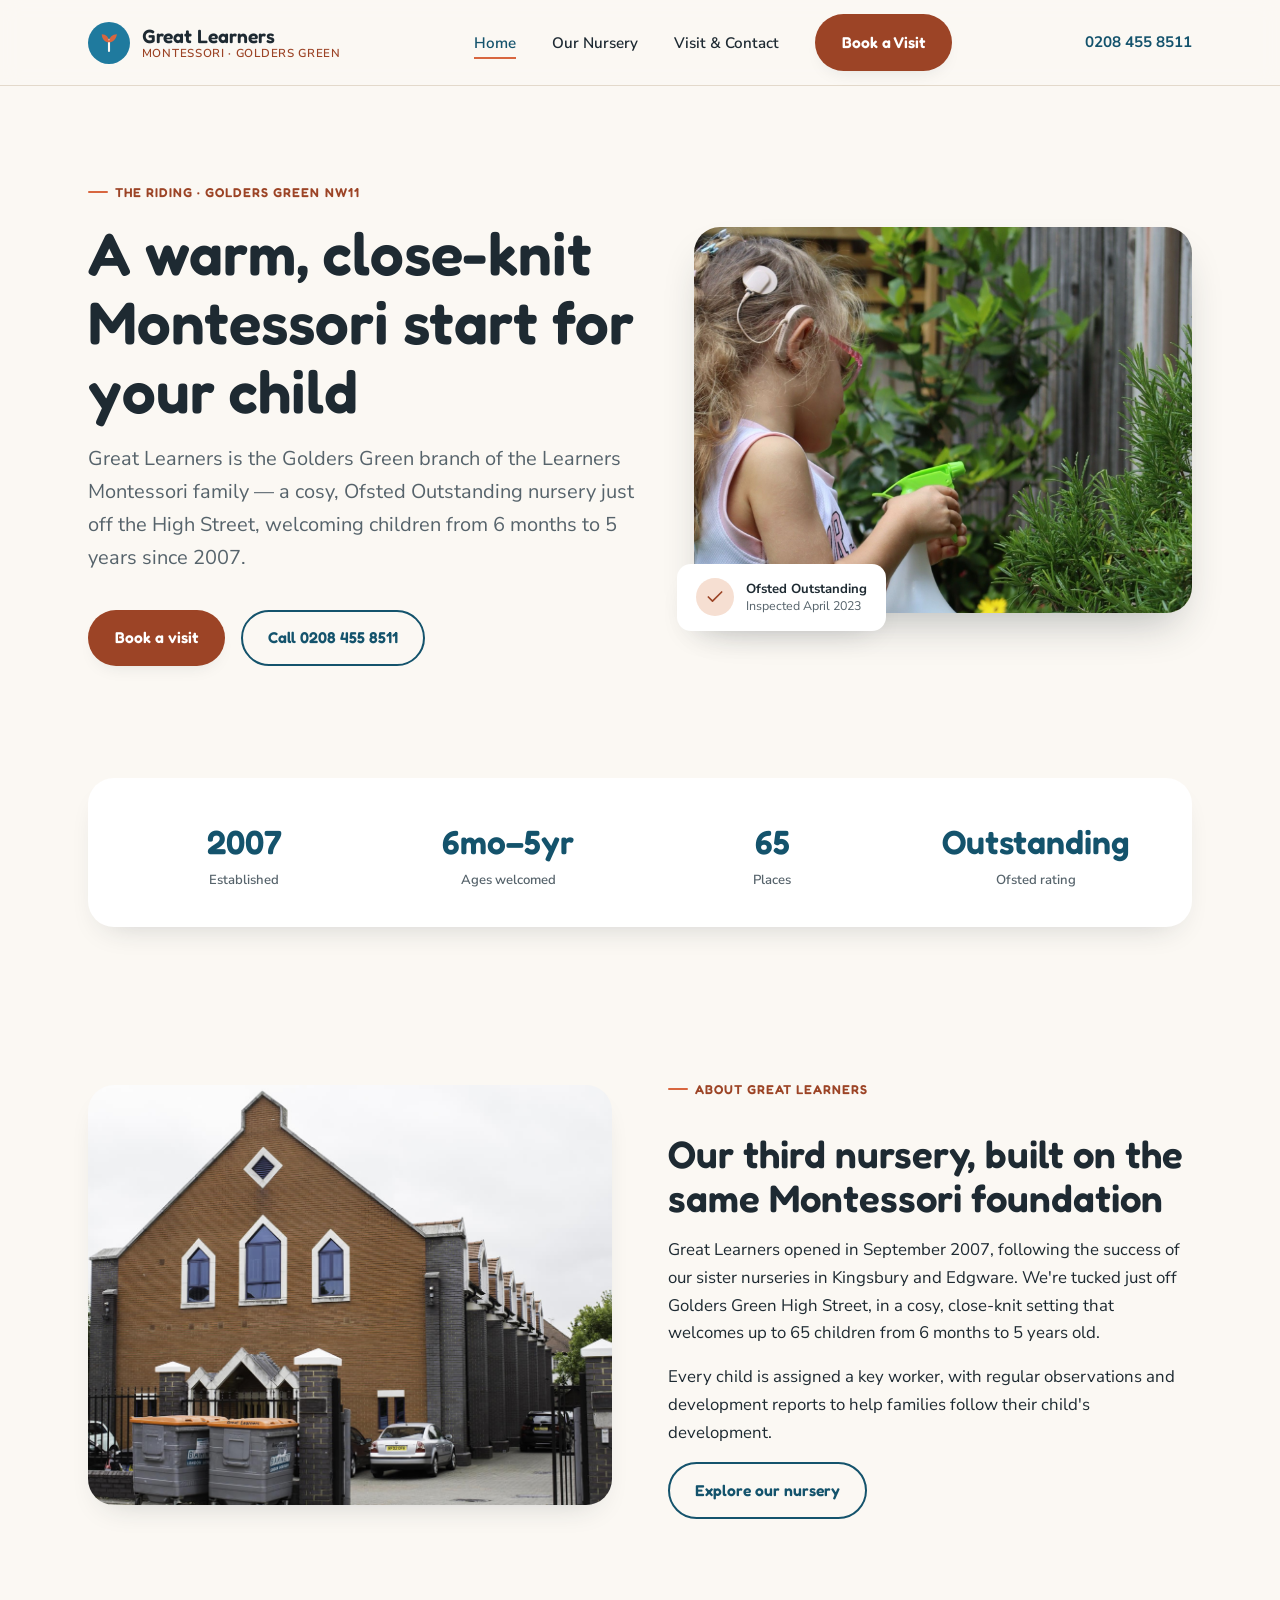
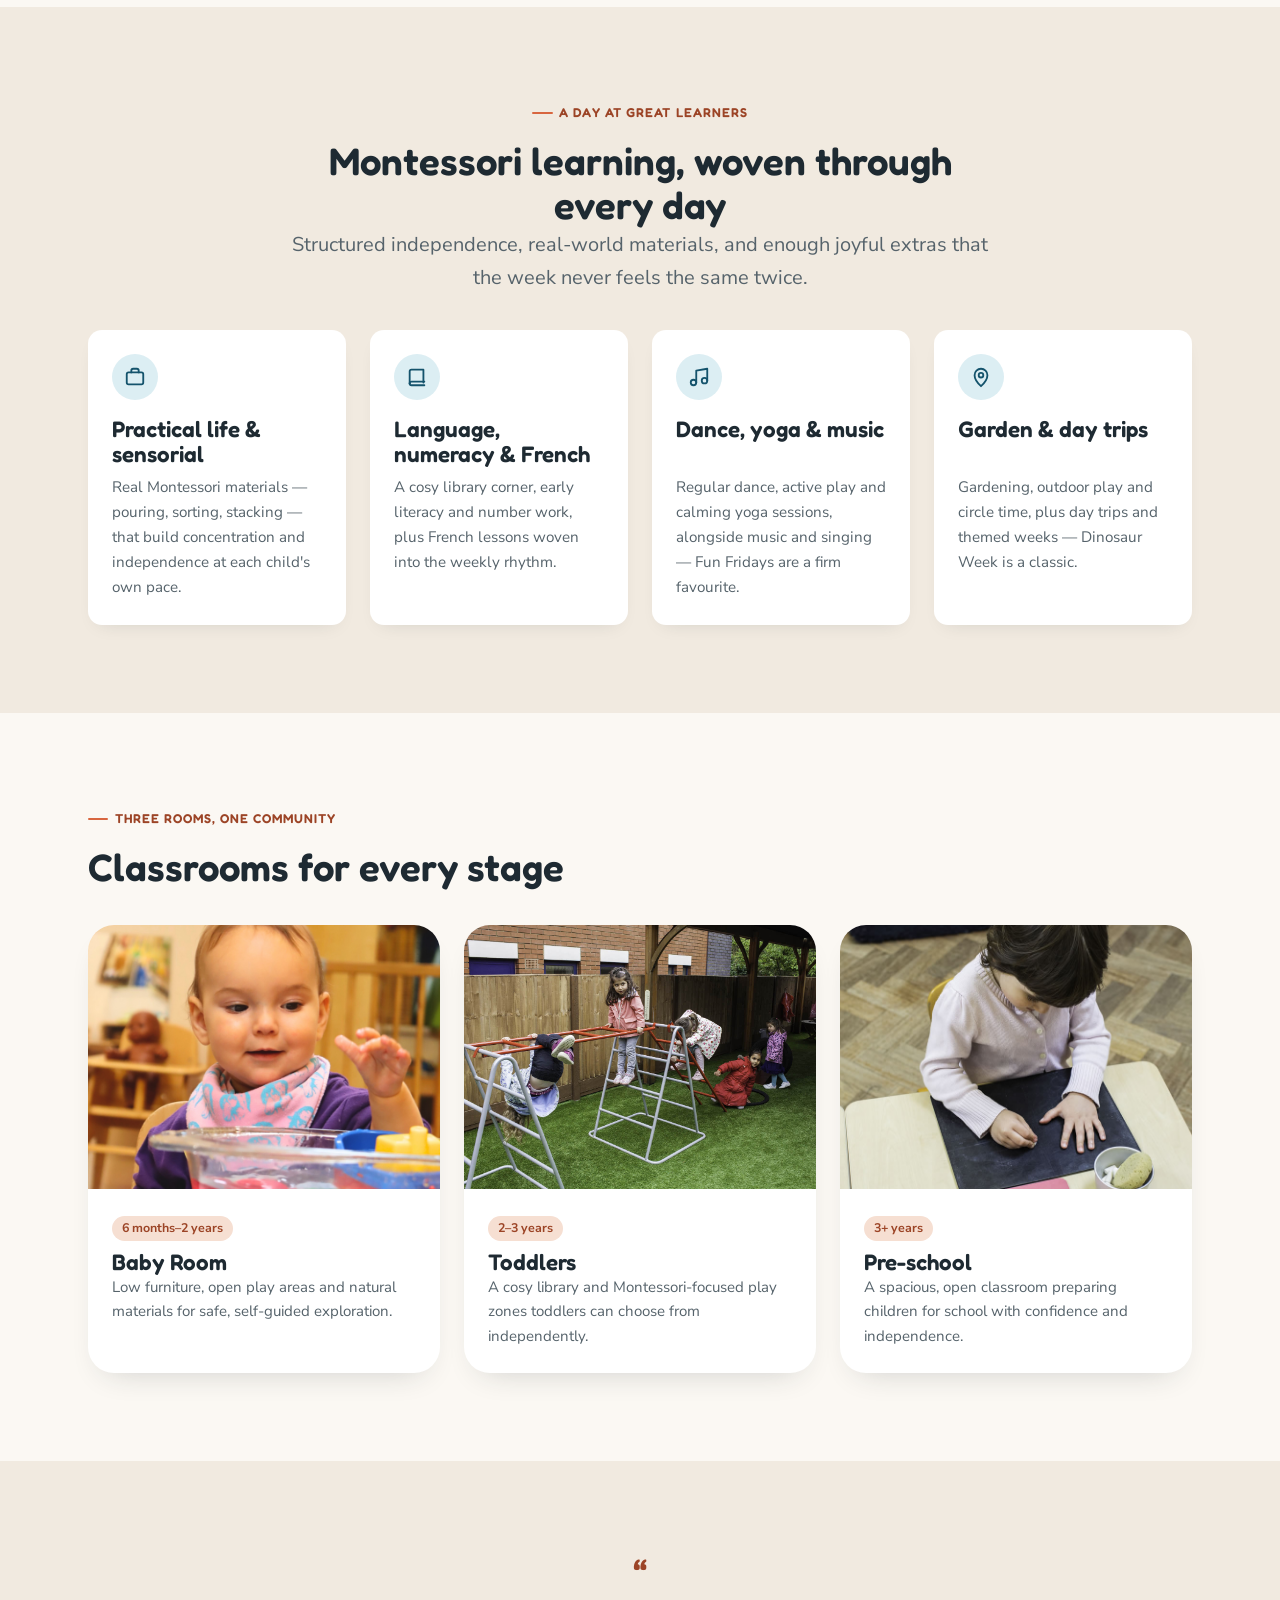
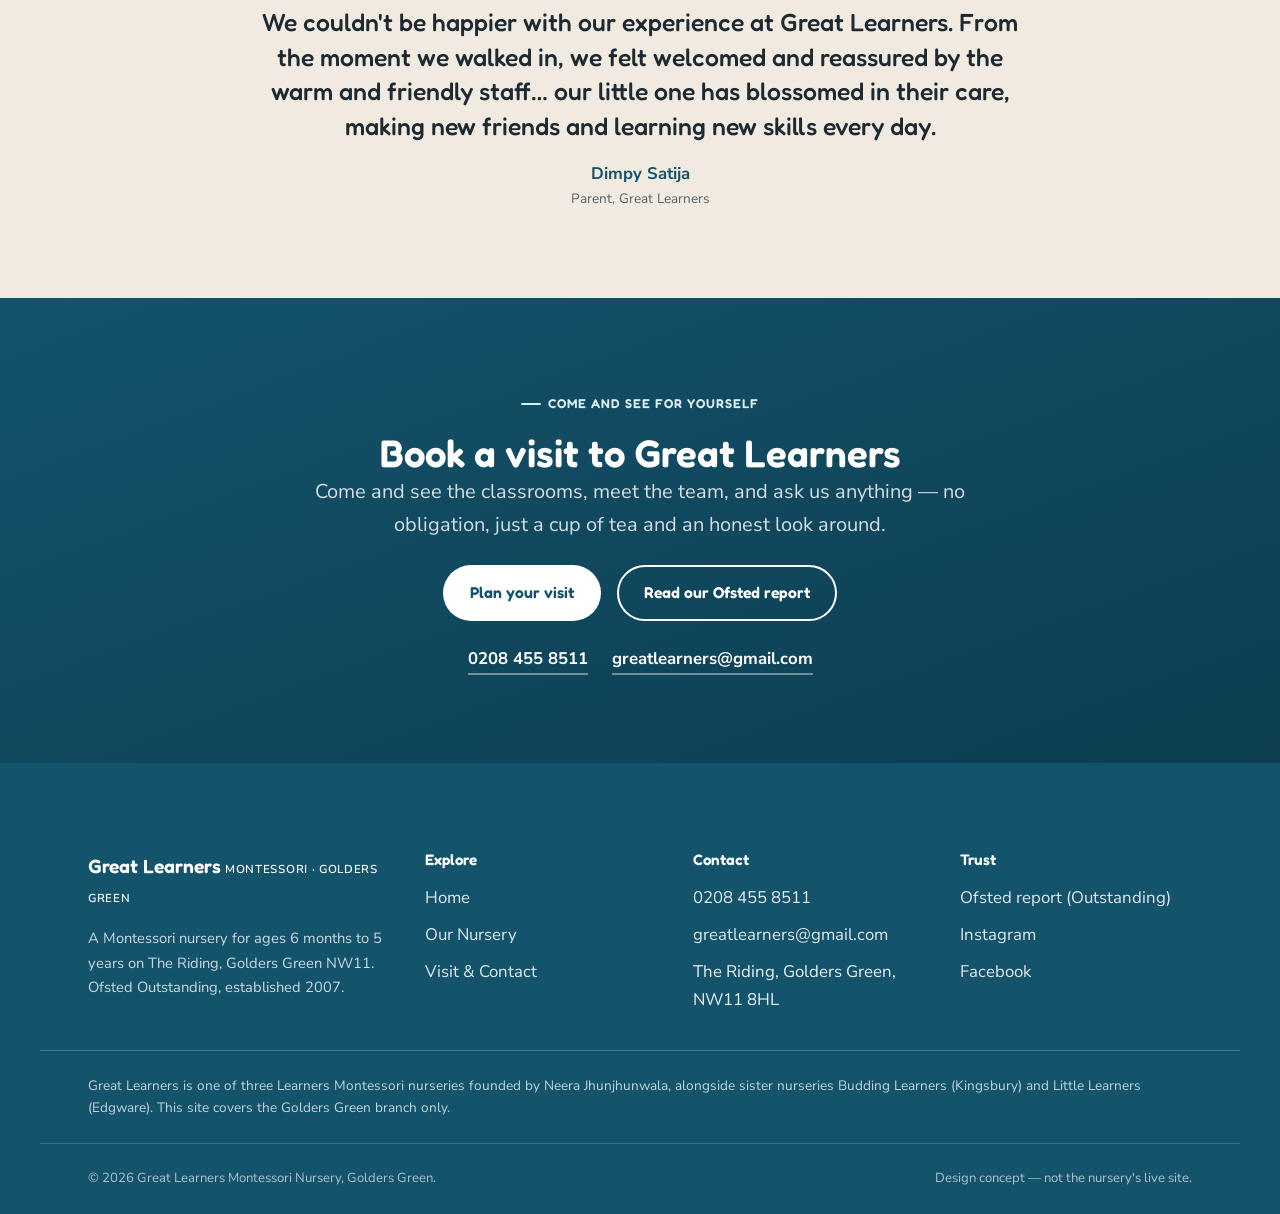
==== commit 4d72cc82: "Fix unsupported factual claims and complete independent QA audit Removed unsupported "sent straight " ====
--- a/index.html
+++ b/index.html
@@ -104,7 +104,7 @@
         <p class="eyebrow">About Great Learners</p>
         <h2>Our third nursery, built on the same Montessori foundation</h2>
         <p>Great Learners opened in September 2007, following the success of our sister nurseries in Kingsbury and Edgware. We're tucked just off Golders Green High Street, in a cosy, close-knit setting that welcomes up to 65 children from 6 months to 5 years old.</p>
-        <p>Every child is assigned a key worker, with regular observations and development reports sent straight to your inbox — so you always know how your child is growing, not just at pickup.</p>
+        <p>Every child is assigned a key worker, with regular observations and development reports to help families follow their child's development.</p>
         <a class="btn btn--ghost" href="our-nursery.html">Explore our nursery</a>
       </div>
     </div>
@@ -144,7 +144,7 @@
             <svg width="22" height="22" viewBox="0 0 24 24" fill="none" stroke="currentColor" stroke-width="2" stroke-linecap="round" stroke-linejoin="round"><path d="M12 22s7-6.5 7-12a7 7 0 1 0-14 0c0 5.5 7 12 7 12Z"/><circle cx="12" cy="10" r="2.5"/></svg>
           </span>
           <h3>Garden &amp; day trips</h3>
-          <p>A shared enclosed garden for outdoor play and circle time, plus day trips and themed weeks — Dinosaur Week is a classic.</p>
+          <p>Gardening, outdoor play and circle time, plus day trips and themed weeks — Dinosaur Week is a classic.</p>
         </div>
       </div>
     </div>
